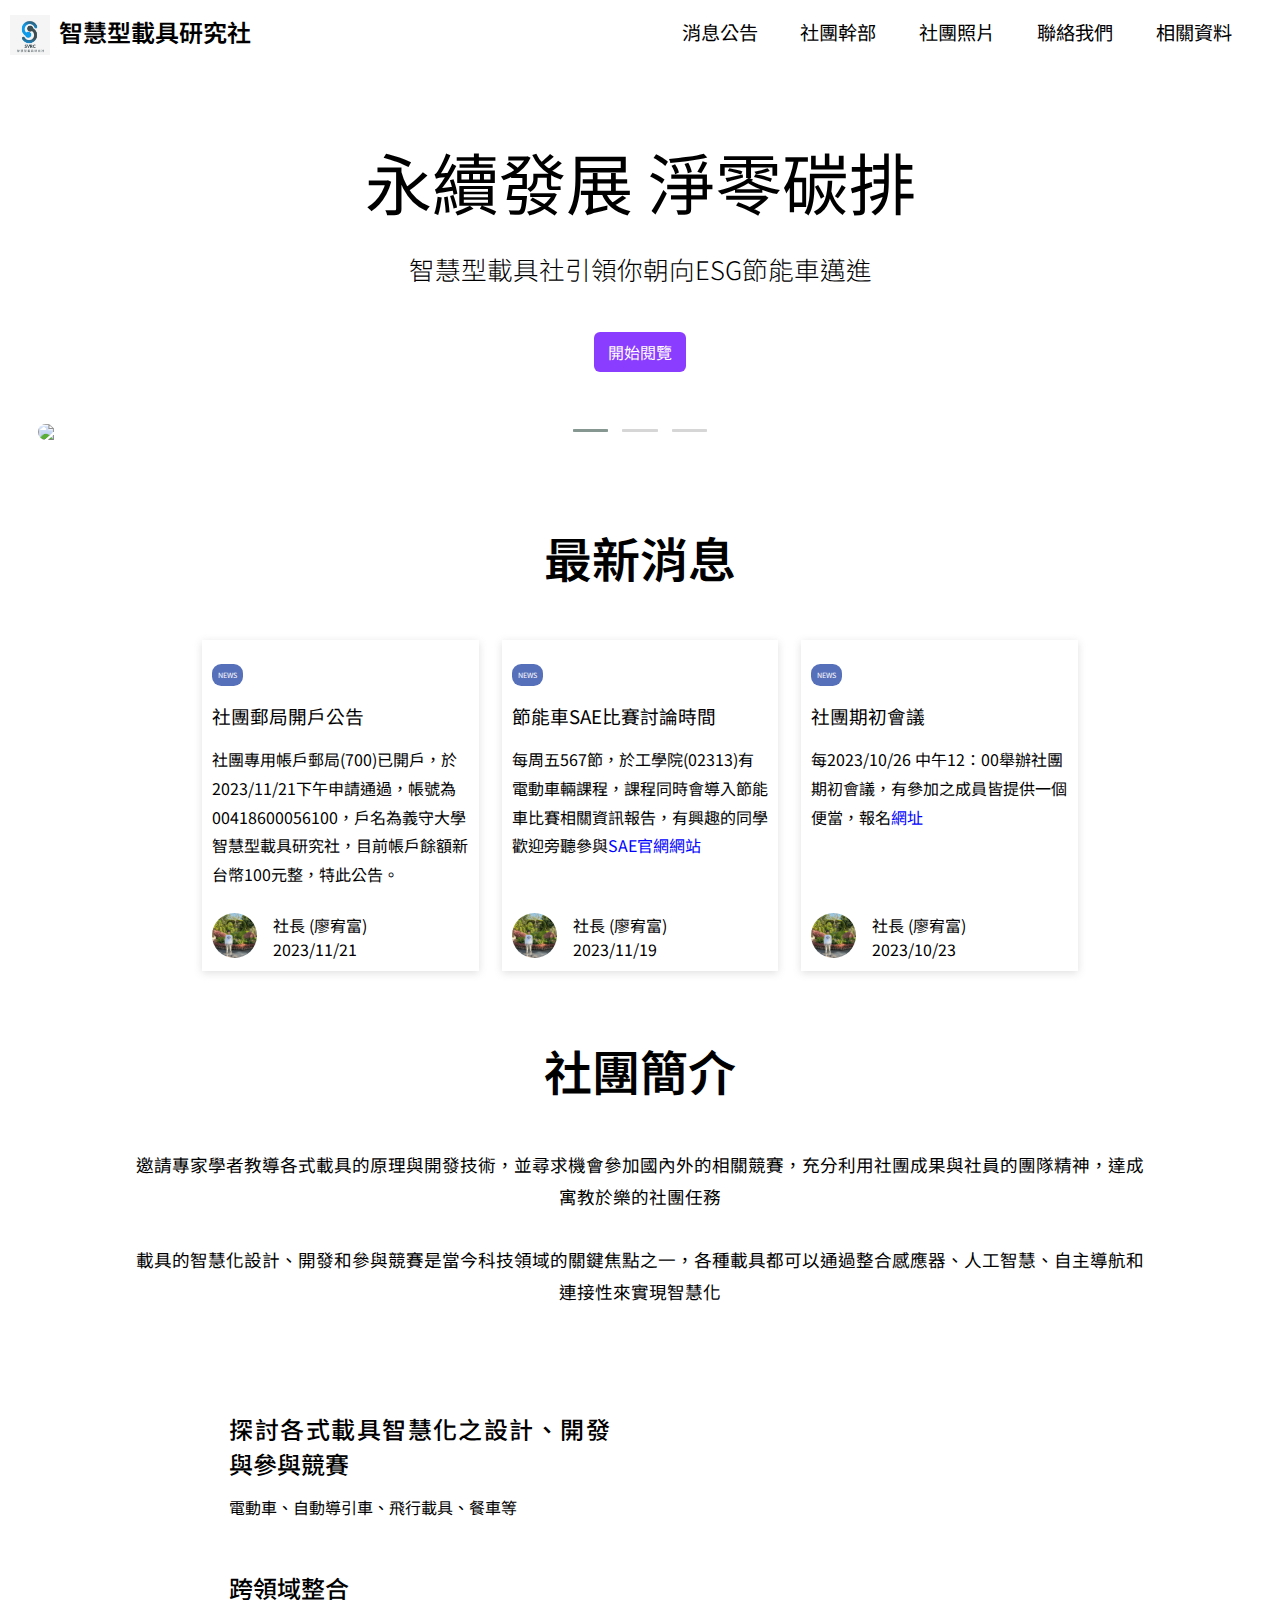
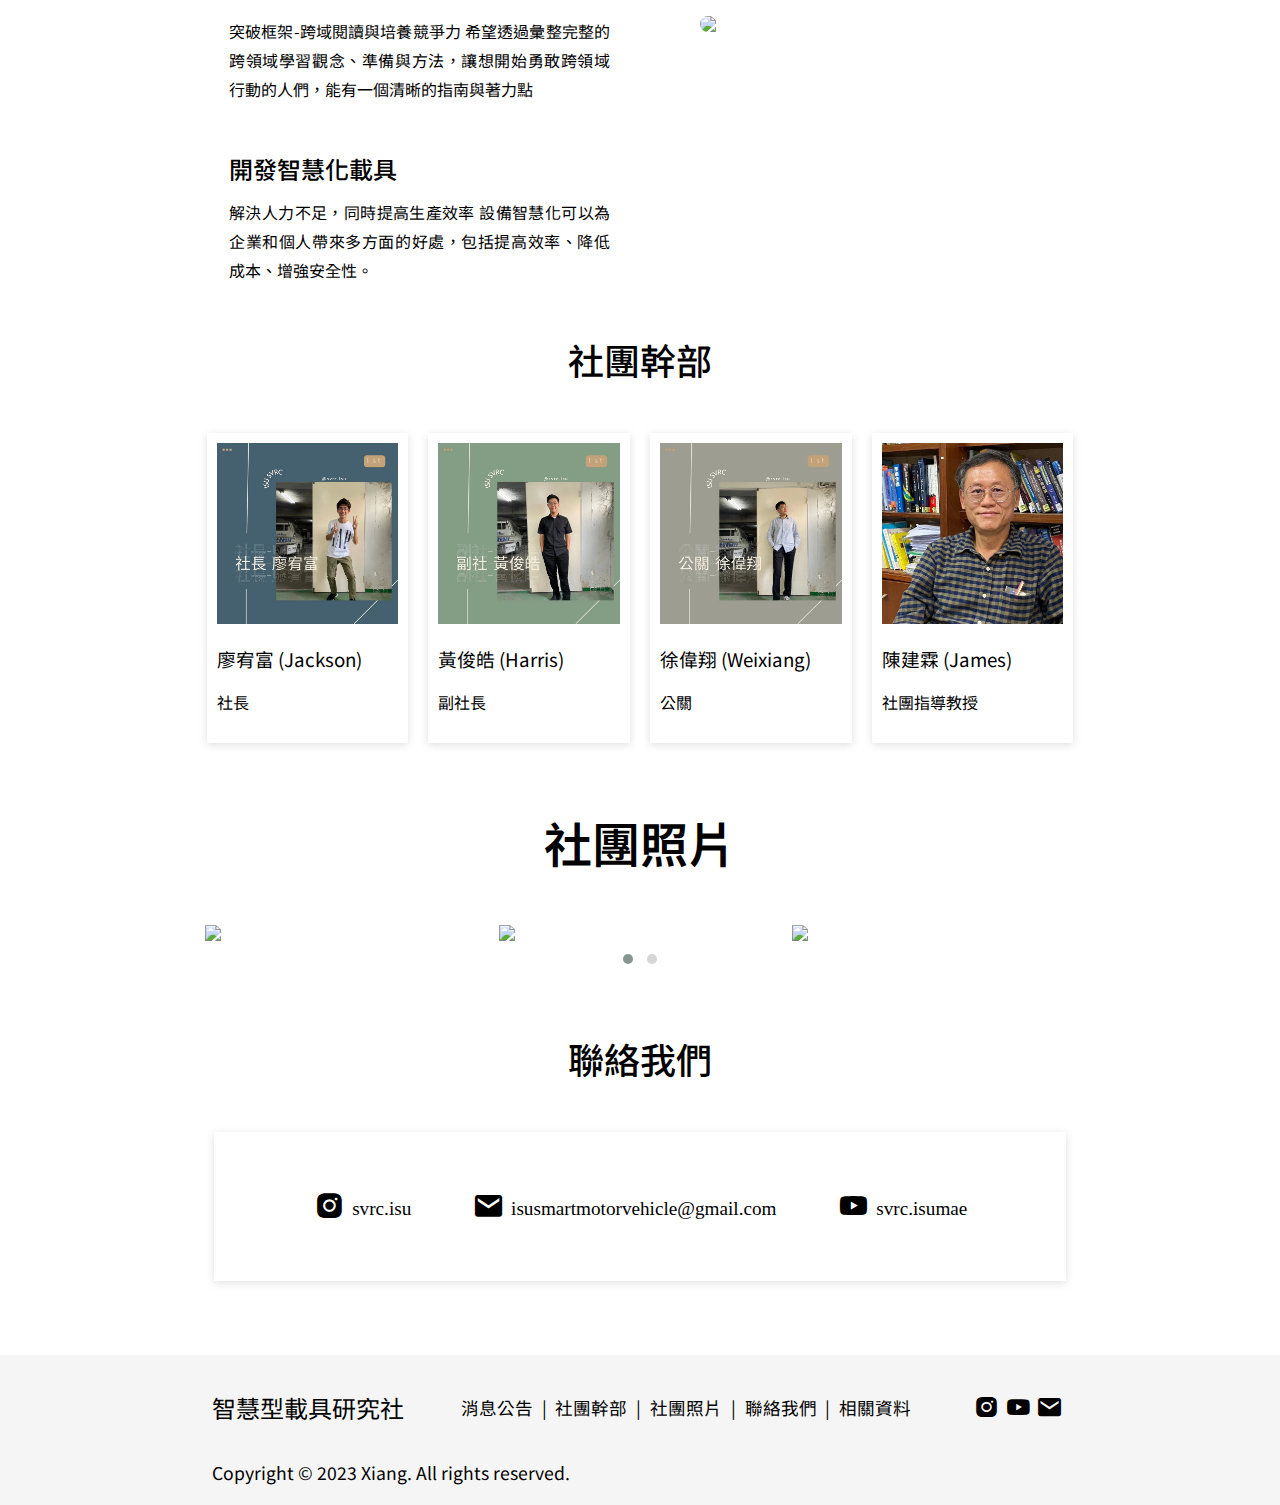
==== index.html @ 0a3b64e1 "Add files via upload" ====
<!DOCTYPE html>
<html lang="en">

<head>
    <meta charset="UTF-8">
    <meta name="viewport" content="width=device-width, initial-scale=1.0">
    <title>智慧型載具研究社</title>
    <link rel="shortcut icon" href="img/logo.webp" type="image/x-icon">
    <link rel="stylesheet" href="css/index.css">

    <link rel="stylesheet" href="OwlCarousel2-2.3.4/dist/assets/owl.carousel.min.css">
    <link rel="stylesheet" href="OwlCarousel2-2.3.4/dist/assets/owl.theme.default.min.css">

    <!-- animate.css -->
    <link rel="stylesheet" href="https://cdnjs.cloudflare.com/ajax/libs/animate.css/4.1.1/animate.min.css">

    <!-- box icon -->
    <link href='https://unpkg.com/boxicons@2.1.4/css/boxicons.min.css' rel='stylesheet'>

    <script src="confetti-js/dist/index.min.js"></script>
</head>

<body>
    <input type="checkbox" id="menu-switch">
    <header class="main-header">
        <div class="logo">
            <a href="#">
                <img src="img/logo.webp">
                <h1>智慧型載具研究社</h1>
            </a>
        </div>

        <label for="menu-switch" class="hb">
            <span></span>
            <span></span>
            <span></span>
        </label>

        <nav class="main-nav">
            <a class="click" href="#news">消息公告</a>
            <a class="click" href="#member">社團幹部</a>
            <a class="click" href="#picture">社團照片</a>
            <a class="click" href="#contactus">聯絡我們</a>
            <a class="click" href="#">相關資料</a>
        </nav>
    </header>

    <div class="container">
        <div class="banner-txt">
            <div class="txt">
                <h1 class="animate__animated animate__fadeIn  animate__delay-1s">永續發展 淨零碳排</h1>
                <p class="animate__animated animate__fadeIn  animate__delay-2s">智慧型載具社引領你朝向ESG節能車邁進</p>
                <a id="getstart" href="#news" class="animate__animated animate__fadeIn animate__delay-3s" onclick="Confetti()">開始閱覽</a>
            </div>
        </div>
        <div class="banner animate__animated animate__fadeIn animate__delay-4s">

            <div class="pic">
                <div class="owl-carousel owl-theme banner-carousel">
                    <div class="slider-pic">
                        <picture>
                            <source srcset="https://picsum.photos/1200/800/?random=1" media="(max-width:992px)">
                            <img src="https://picsum.photos/1600/600/?random=4">
                        </picture>

                        <p></p>
                    </div>
                    <div class="slider-pic">
                        <picture>
                            <source srcset="https://picsum.photos/1200/800/?random=2" media="(max-width:992px)">
                            <img src="https://picsum.photos/1600/600/?random=5">
                        </picture>

                    </div>
                    <div class="slider-pic">
                        <picture>
                            <source srcset="https://picsum.photos/1200/800/?random=3" media="(max-width:992px)">
                            <img src="https://picsum.photos/1600/600/?random=6">
                        </picture>

                    </div>

                </div>
            </div>
        </div>

        <canvas id="my-canvas"></canvas>
        <section id="news" class="news-card animate__animated animate__fadeIn animate__delay-5s">
            <div class="title">
                <h1>最新消息</h1>
            </div>
            <div class="news-group">
                <div class="news">

                    <div class="pic">

                    </div>
                    <div class="grow">
                        <div class="title">
                            <p>NEWS</p>
                        </div>
                        <div class="txt">
                            <h3>
                                社團郵局開戶公告</h3>
                            <p>社團專用帳戶郵局(700)已開戶，於2023/11/21下午申請通過，帳號為00418600056100，戶名為義守大學智慧型載具研究社，目前帳戶餘額新台幣100元整，特此公告。
                            </p>
                        </div>
                    </div>
                    <div class="publish">
                        <div class="introduction">
                            <img src="img/news.webp" alt="">
                        </div>

                        <div class="name">
                            <p>社長 (廖宥富)</p>
                            <p>2023/11/21</p>
                        </div>
                        <div class="grow"></div>
                    </div>
                </div>
                <div class="news">

                    <div class="pic">

                    </div>
                    <div class="grow">
                        <div class="title">
                            <p>NEWS</p>
                        </div>
                        <div class="txt">
                            <h3>節能車SAE比賽討論時間</h3>
                            <p>每周五567節，於工學院(02313)有電動車輛課程，課程同時會導入節能車比賽相關資訊報告，有興趣的同學歡迎旁聽參與<a
                                    href="https://www.sae-taipei.org.tw/Frontend/WebPage/JoinUS.aspx">SAE官網網站</a></p>
                        </div>
                    </div>
                    <div class="publish">
                        <div class="introduction">
                            <img src="img/news.webp" alt="">
                        </div>

                        <div class="name">
                            <p>社長 (廖宥富)</p>
                            <p>2023/11/19</p>
                        </div>
                        <div class="grow"></div>
                    </div>
                </div>
                <div class="news">

                    <div class="pic">

                    </div>
                    <div class="grow">
                        <div class="title">
                            <p>NEWS</p>
                        </div>
                        <div class="txt">
                            <h3>社團期初會議</h3>
                            <p>每2023/10/26 中午12：00舉辦社團期初會議，有參加之成員皆提供一個便當，報名<a
                                    href="https://forms.gle/mMJRaDzkfiFrLJyq7">網址</a></p>
                        </div>
                    </div>
                    <div class="publish">
                        <div class="introduction">
                            <img src="img/news.webp" alt="">
                        </div>

                        <div class="name">
                            <p>社長 (廖宥富)</p>
                            <p>2023/10/23</p>
                        </div>
                        <div class="grow"></div>
                    </div>
                </div>

            </div>
        </section>





        <section>
            <div class="community-vision">
                <div class="title">
                    <h1>社團簡介</h1>
                </div>
                <div class="txt">
                    <p>
                        邀請專家學者教導各式載具的原理與開發技術，並尋求機會參加國內外的相關競賽，充分利用社團成果與社員的團隊精神，達成寓教於樂的社團任務
                    </p></br>
                    <p>載具的智慧化設計、開發和參與競賽是當今科技領域的關鍵焦點之一，各種載具都可以通過整合感應器、人工智慧、自主導航和連接性來實現智慧化</p></br>
                </div>
                <div class="two-col">
                    <div class="grow"></div>
                    <div class="item">
                        <div class="grow"></div>
                        <div class="item-pic">
                            <img src="https://picsum.photos/300/300/?random=10">
                        </div>
                        <div class="grow"></div>
                        <div class="item-txt">
                            <div>
                                <h2>探討各式載具智慧化之設計、開發與參與競賽</h2>
                                <p>電動車、自動導引車、飛行載具、餐車等</p>
                            </div>
                            <div>
                                <h2>跨領域整合</h2>
                                <p>突破框架-跨域閱讀與培養競爭力
                                    希望透過彙整完整的跨領域學習觀念、準備與方法，讓想開始勇敢跨領域行動的人們，能有一個清晰的指南與著力點</p>
                            </div>

                            <div>
                                <h2>開發智慧化載具</h2>
                                <p>解決人力不足，同時提高生產效率
                                    設備智慧化可以為企業和個人帶來多方面的好處，包括提高效率、降低成本、增強安全性。</p>
                            </div>
                            <div class="grow"></div>
                        </div>
                        <div class="grow"></div>
                    </div>

                </div>
            </div>
        </section>


        <section class="club-member" id="member">
            <div class="title member">
                <h2>社團幹部</h2>
            </div>
            <div class="member-card">
                <section class="news-card">
                    <div class="news-group">
                        <div class="news">

                            <div class="pic">
                                <img src="img/img_1.webp">
                            </div>
                            <div class="grow">

                                <div class="txt">
                                    <h3>
                                        廖宥富 (Jackson)</h3>
                                    <p>社長</p>
                                    <p></p>
                                </div>
                            </div>

                        </div>
                        <div class="news">

                            <div class="pic">
                                <img src="img/img_2.webp">
                            </div>
                            <div class="grow">

                                <div class="txt">
                                    <h3>黃俊皓 (Harris)</h3>
                                    <p>副社長</p>
                                    <p></p>
                                </div>
                            </div>

                        </div>
                        <div class="news">

                            <div class="pic">
                                <img src="img/img_3.webp">
                            </div>
                            <div class="grow">

                                <div class="txt">
                                    <h3>徐偉翔 (Weixiang)</h3>
                                    <p>公關</p>
                                    <p></p>
                                </div>
                            </div>

                        </div>
                        <div class="news">

                            <div class="pic">
                                <img src="img/img_4.webp">
                            </div>
                            <div class="grow">

                                <div class="txt">
                                    <h3>陳建霖 (James)</h3>
                                    <p>社團指導教授</p>
                                    <p><a href=""></p></a>
                                </div>
                            </div>

                        </div>
                    </div>
                </section>
            </div>
        </section>








        <section class="aboutus" id="picture">
            <div class="title">
                <h1>社團照片</h1>
            </div>
            <div class="owl-carousel owl-theme xiang-carousel">
                <div class="slider-pic">
                    <img src="https://picsum.photos/300/200/?random=1">
                </div>
                <div class="slider-pic">
                    <img src="https://picsum.photos/300/200/?random=2">
                </div>
                <div class="slider-pic">
                    <img src="https://picsum.photos/300/200/?random=3">
                </div>
                <div class="slider-pic">
                    <img src="https://picsum.photos/300/200/?random=4">
                </div>

            </div>
        </section>


        <section class="contact-us" id="contactus">
            <div class="title member">
                <h2>聯絡我們</h2>
            </div>
            <div class="member-card">
                <section class="news-card">
                    <div class="news-group ">
                        <div class="news contact">

                            <div class="pic">

                            </div>
                            <div class="grow">

                                <div class="txt">
                                    <a href="https://www.instagram.com/svrc.isu/">
                                        <i class='bx bxl-instagram-alt'>svrc.isu</i>
                                    </a>
                                    <a id="three" href="https://www.youtube.com/channel/UCm_qAYh9uefEiByy0BdxDzg">
                                        <i class='bx bxl-youtube'>svrc.isumae</i>
                                    </a>
                                    <address id="two">
                                        <a href="mailto:isusmartmotorvehicle@gmail.com">
                                            <i class='bx bxs-envelope'>isusmartmotorvehicle@gmail.com</i>
                                        </a>
                                    </address>
                                </div>
                            </div>

                        </div>
                    </div>
                </section>
            </div>
        </section>
    </div>


    <footer>
        <div>
            <div class="footer-item">
                <div class="item"><a href="index.html">智慧型載具研究社</a></div>
                <div class="footers">
                    <div class="item"><a href="#news">消息公告</a></div>
                    <div class="item"><a href="#member">社團幹部</a></div>
                    <div class="item"><a href="#picture">社團照片</a></div>
                    <div class="item"><a href="#contactus">聯絡我們</a></div>
                    <div class="item"><a href="#">相關資料</a></div>
                </div>
                <div class="footer-icon">
                    <div class="item"><a href="https://www.instagram.com/svrc.isu/">
                            <i class='bx bxl-instagram-alt'></i>
                        </a></div>
                    <div class="item">
                        <a href="https://www.youtube.com/channel/UCm_qAYh9uefEiByy0BdxDzg">
                            <i class='bx bxl-youtube'></i>
                        </a>
                    </div>
                    <div class="item">
                        <address>
                            <a href="mailto:isusmartmotorvehicle@gmail.com">
                                <i class='bx bxs-envelope'></i>
                            </a>
                        </address>

                    </div>
                </div>
            </div>

            <div class="footers">
                <div class="item"><a href="#news">消息公告</a></div>
                <div class="item"><a href="#member">社團幹部</a></div>
                <div class="item"><a href="#picture">社團照片</a></div>
                <div class="item"><a href="#contactus">聯絡我們</a></div>
                <div class="item"><a href="#">相關資料</a></div>
            </div>
            <div class="copyright">Copyright © 2023 Xiang. All rights reserved.</div>
        </div>
    </footer>















    <script src="jquery_3.7.1_jquery.min.js" crossorigin="anonymous" referrerpolicy="no-referrer"></script>
    <script src="OwlCarousel2-2.3.4/dist/owl.carousel.min.js"></script>
    <script>$(document).ready(function () {
            $(".banner-carousel").owlCarousel({
                loop: true,
                margin: 10,
                responsiveClass: true,
                center: true, // 欄位需偶數
                startPosition: 'URLHash',
                nav: true,
                autoplay: true,
                autoplayTimeout: 7000,
                autoHeight: true,
                animateOut: 'fadeOut',

                responsive: {
                    0: {
                        items: 1,
                        // nav:true //左右箭頭
                    }
                    // 768:{
                    //     items:1,
                    //     // nav:true
                    // },
                    // 1024:{
                    //     items:3,
                    //     nav:true,
                    //     loop:true
                    // }
                }
            });
        });</script>

    <script>$(document).ready(function () {
            $(".xiang-carousel").owlCarousel({
                loop: true,
                margin: 10,
                responsiveClass: true,
                center: false, // 欄位需偶數
                startPosition: 'URLHash',
                nav: true,
                autoplay: true,
                autoplayTimeout: 5000,

                responsive: {
                    0: {
                        items: 1,
                        // nav:true //左右箭頭
                    },
                    768: {
                        items: 2,
                        // nav:true
                    },
                    1024: {
                        items: 2,
                    },
                    1200: {
                        items: 3,
                    },
                }
            });
        });</script>

    <script src="js/main.js"></script>

</body>

</html>
---- css/index.css ----
@import url('https://fonts.googleapis.com/css2?family=Noto+Sans+TC:wght@100;200;300;400;500;600;700;800&display=swap');

* {
    margin: 0;
    padding: 0;
    list-style: none;
    font-family: 'Noto Sans TC', sans-serif;
    box-sizing: border-box;
    /* border: 0.1px solid #000; */
}
h1{
    font-weight: 600;
}
h2{
    font-weight: 500;
}
h3{
    font-weight: 400;
}
a {
    color: #000;
    text-decoration: none;
}

img {
    width: 100%;
}
html{
    scroll-behavior: smooth;
}
/* ---------------------Nav-------------------------- */
#menu-switch {
    display: none;
}

.main-header {
    background-color: #FFF;
    padding: 10px;
    display: flex;
    justify-content: space-between;
    position: sticky;
    top: 0;
    z-index: 999;
}

.logo img {
    vertical-align:middle;
    width: 40px;
    height: 40px;   
    margin-right: 4px;
}

.logo a {
    font-size: 1.5em;
    font-weight: 700;
    color: #000;
}
.logo h1{
    display: inline-block;
    font-size: 1em;
    margin-top: 0.15em;
}





@media screen and (max-width:992px) {
    .hb {
        margin-top: 0.2em;
        width: 40px;
        height: 40px;
        /* background-color: #f00; */
        position: relative;

    }

    .hb span {
        width: 80%;
        height: 2px;
        background-color: #000;
        position: absolute;
        left: 0;
        right: 0;
        margin: auto;
    }

    .hb span:nth-child(1) {
        top: 9px;
        rotate: 0deg;
        transition: top 0.5s 0.5s, rotate 0.5s;
    }

    .hb span:nth-child(2) {
        top: 19px;
        opacity: 1;
    }

    .hb span:nth-child(3) {
        top: 29px;
        rotate: 0deg;
        transition: top 0.5s 0.5s, rotate 0.5s;
    }



    /* checkbox控制 */
    /* #menu-switch:checked+.main-header .hb span:nth-child(1) {
        top: 19px;
        rotate: 405deg;
        transition: top 0.5s, rotate 0.5s 0.5s;
    }

    #menu-switch:checked+.main-header .hb span:nth-child(2) {
        opacity: 0;
        transition: 0.5s;
    }

    #menu-switch:checked+.main-header .hb span:nth-child(3) {
        top: 19px;
        rotate: 315deg;
        transition: top 0.5s, rotate 0.5s 0.5s;
    } */

    .main-nav {
        width: 100%;
        position: absolute;
        background-color: #FFFFFF;
        left: 0;
        top: 100%;
        display: none;
    }

    .main-nav a {
        display: block;
        padding: 15px;
        text-decoration: none;
        color: #000;
        font-size: 1em;
        font-weight: 500;
        margin-top: 0.8em;
        margin-bottom: 0.8em;
    }

    .main-nav a:hover {
        background: #F5F5F5;
    }

    .main-nav a+a {
        margin-top: 0;
        /* border-top: 1px solid #000; */
    }

    #menu-switch:checked+.main-header .main-nav {
        display: block;
    }

}

@media screen and (min-width:768px) {
    .main-nav a {
        font-size: 1.5em;
    }
}

@media screen and (min-width:1024px) {
    .hb {
        display: none;
    }

    .main-nav a {
        display: inline-block;

    }

    .main-nav a {
        margin-top: 0.4em;
        font-size: 1.2em;
        margin-right: 2em;
    }
}

/* ---------------------Nav-------------------------- */
/* -----------------------owl----------------------- */
.banner .slider-pic{
    scale: 0.9;
    /* filter: blur(3px); */
    width: 94%;
    margin: auto;
}
.banner .slider-pic img{
    border-radius: 2.375rem;
}
.banner .owl-item.active.center .slider-pic{
    scale: 1;
    /* filter: blur(0px); */
}
.banner .owl-carousel .owl-nav button.owl-prev,
.banner .owl-carousel .owl-nav button.owl-next{
    display: none;
    position: absolute;
    top: 0;
    bottom: 40px;
    width: 40px;
    /* background-color: #fff7; */
    margin: 0;
    border-radius: 0;
}
.banner .owl-carousel .owl-nav button.owl-prev{
    left: 0;
    background-image: linear-gradient(to right,#fffa,#fff0);
}
.banner .owl-carousel .owl-nav button.owl-next{
    right: 0;
    background-image: linear-gradient(to left,#fffa,#fff0);
}
.banner .owl-theme .owl-dots .owl-dot:hover span{
    background-color: blue;
    
}
.banner .owl-theme .owl-dots .owl-dot .active span{
    background-color: red;
    scale: 1.7;
    transition: .5s;

}
.banner .pic .owl-theme .owl-nav.disabled+.owl-dots{
    width: 30px;
    margin-top: -2em;
}
.banner .pic .owl-theme .owl-dots .owl-dot span{
    width: 2.2em;
    border-radius: 5%;
    margin-top: -2.5em;
    height: 3px;  
    z-index: 2;  
    position: relative;
}

/* -----------------------owl-----------------------*/

.banner-txt{
    margin: auto;
    width: 94%;
    display: flex;  
    justify-content: center;
    align-items: center;
}
.banner-txt p{
    font-size: 1.1em;
    text-align: center;
    margin-top: .6em;
    margin-bottom: 2.4em;
    font-weight: 300;   
}
.banner-txt h1{
    margin-top: 1em;
    font-size: 2.4em;
    font-weight: 400;
    text-align: center;
}
.banner-txt a{
    margin-top: 1.2em;
    margin-bottom: 2em;
    text-align: center;
    position: relative;
    top: 50%;
    left: 50%;
    transform: translate(-50%,-50%);
    display: block;
    background: rgb(139, 61, 255);
    border-radius: 0.375rem;
    padding: 8px 14px;
    color: #FFF;
}
#getstart:hover{
    scale: 0.97;
}
#my-canvas{
    width: 80%;
    margin: auto;
    height: 100vh;
    position: absolute;
    z-index: 0;
}
@media screen and (min-width:592px){
    
}
@media screen and (min-width:768px){
    .banner-txt a{
        display: inline-block;
    }
}
@media screen and (min-width:992px){
    .banner-txt h1{
        margin-top: 1em;
        font-size: 3.6em;
        font-weight: 400;
        text-align: center;
    }
}
@media screen and (min-width:1200px){
    .banner-txt h1{
        margin-top: 1em;
        font-size: 4.2em;
        font-weight: 400;
        text-align: center;
    }
    .banner-txt p{
        font-size: 1.6em;
        text-align: center;
        margin-top: .8em;
        margin-bottom: 1.8em;
        font-weight: 300;   
    }
}
/* =================banner========================== */
.container{
    max-width: 1800px;
    margin: auto;
}
.news-card{
    
    margin-top: 3em;
}

.news-card .title{
    text-align: center;
    font-size: 1.5em;  
    margin-bottom: .6em; 
}
.news-card .title h1{
    margin-bottom: 1em; 
}


.news{
    width: 94%;
    margin: auto;
    padding: 10px;
    box-shadow: rgba(99, 99, 99, 0.2) 0px 2px 8px 0px;
    max-width: 700px;
    display: flex;
    flex-direction: column;
}
.news .title{
    text-align: left;
}
.news .title p{
    color: #FFF;
    padding: 6px;  
    display: inline-block;
    background:#5770BA;
    margin-top: 0.8em;
    border-radius: 1.275em;
    font-size: .3em;
}
/* .news .pic img{
    
} */
.news .txt a{
    color: blue ;
}
.news .txt{
    margin-top: 1em;
}
.news .txt p{
    margin-top: 1em;
    line-height: 1.8em;
}
.container .news:nth-child(n+2){
    margin-top: 1.5em;
}
.introduction{
  
    width: 45px;
    height: 45px;   
    align-items: center ;
}
.introduction img{
    border-radius: 50%;
}
.grow{
    flex-grow: 1;
}
.publish{
    display: flex;
    width: 100%;
    justify-content: space-between;
    margin-top: 1.5em;
}
.publish .name{
    display: inline-block;
    align-self: center;
    margin-left: 1em;
}

.community-vision{
    width: 94%;
    margin: auto;
}
.community-vision .title{
    margin-top: 2em;
    font-size: 1.5em;   
    text-align: center;
    margin-bottom: 1.5em;
}
.community-vision .txt{
    width: 94%;
    margin: auto;
    text-align: center;
    margin-top: 2.5em;
    line-height: 1.8em;
    font-size: 1.1em;
}

.two-col{
    width: 94%;
    margin: auto;
    margin-top: 2em;    
}

.two-col .item .item-txt h2{
    margin-top: 2em;
}
.two-col .item .item-txt p{
    line-height: 1.8em;
    margin-top: 0.5 em;
}


.aboutus{
    width: 94%;
    margin: auto;
    margin-top: 4em;
}
.aboutus .title{
    text-align: center;
    font-size: 1.5em;  
    margin-bottom: 2em; 
}

.aboutus .owl-theme .owl-nav{
    display: none;
}
.aboutus .owl-dots{
    margin-top: 0.5em;
}



.club-member{
    width: 94%;
    margin: auto;
    margin-top: 2em;
}
.member{
    width: 94%; 
    text-align: center;
    font-size: 1.5em;  
    margin: 2em auto 2em auto;
   
}
.member h2{
    margin-bottom: 1em;
}

.contact-us{
    margin-bottom: 4em;
    padding: 10px;
}
.contact-us .member-card .txt{
    display: flex;
    flex-direction: column;
    align-items:start;
}

.contact-us .member-card .txt a{
    color: #000;
    display: block;
    font-size: 1em;
    font-weight: 600;
    
}
.contact-us .member-card .txt > a{
    margin-top: -1em;
}
.contact-us .member-card .txt a + a{
    margin-top: .5em;

}
.contact-us .member-card .txt address{
    margin-top: .5em;

}
.contact-us .member-card .txt i:before{
    margin-right: 0.3em;
    font-size: 1.4em;
    vertical-align: middle;
    min-width: 80;
}


footer{
    background: #F5F5F5;
}
footer .footer-item{
    display: flex;
    justify-content: space-between; 
    align-items: center;
    padding: 20px;
}
.footer-icon{
    display: flex;
    justify-content: space-evenly;
    /* padding: 20px; */
    font-size: 1.4em;
    min-width: 80px;
}

.footer-icon i{
    align-items: center;
}
.footers{
    display: flex;
    padding: 20px;
    font-size: .7em;
}
.footers .item + .item::before{
    content: '|';
    margin: 0 .3em ;
}


.copyright{
    padding: 20px;  
    font-size: 0.7em;
}
.footer-item .footers{
    display: none;
}


@media screen and (min-width:768px){
    .news{
        margin-top: 1em;
    }
    .aboutus{
        width: 80%
    }
    .container .news:nth-child(n+2){
        margin-top: 1.5em;
    }
    .member-card .news:nth-child(n+2){
        margin-top:0;
    }
    .community-vision{
        width: 85%;
        margin: 4em auto auto auto;
  
    }
    .two-col{
        margin-top: 1.5em;
    }
    .two-col .item{
        width: 98%;
        margin: auto;
        display: flex;
        flex-direction: row-reverse;
    }
    .two-col .item .item-pic{
        width: 35%;
        display: flex;
        align-items: center;
        padding: 0;
    }
    .two-col .item .item-pic img{
        border-radius: 30px;
    }
    .two-col .item .item-txt{
        width: 38%;
        display: flex;
        flex-direction: column;
        justify-content: space-evenly;
        text-align: justify;
        
    }
    .two-col .item .item-txt h2{
        margin-bottom: 0.5em;
    }
    .two-col .item .item-txt h2:nth-child(n+2){
        margin-top: 1em;
    }
    
    .club-member .member-card .news:nth-child(2){
        order: 1;
        margin-top: 2.3em;
    }
    .club-member .member-card .news:nth-child(4){
        order: 2;
        margin-top: 2.3em;
    }




}
@media screen and (min-width:992px){
    .news-group{
        width: 76%;
        margin: auto;
        display: flex;
        justify-content: space-evenly;
    }   
    .news{
        width: 30%;
        margin: 0;
    }
    .aboutus{
        width: 60%
    }
    .contact{
        width: 94%;
        max-width: none;
    }
    .container .news:nth-child(n+2){
        margin-top: 0;
    }
    .club-member .member-card .news-group{
        display: flex;      
        flex-wrap: wrap;
    }
    .club-member .member-card .news{
        width: 40%;
    }
    .contact-us .member-card .txt{
        display: flex;
        flex-direction: row;
        align-items:start;
        justify-content: space-evenly;
        margin-bottom: 1em;
        text-align: center;
        padding: 1.5em;
    }
    .contact-us .member-card .txt > a{
        margin-top: 0;
    }
    .contact-us .member-card .txt a + a{
        margin-top: 0;
    
    }
    .contact-us .member-card .txt address{
        margin-top: 0;
    
    }
    #two{
        order: 2;
    }
    #three{
        order: 3;
    }

    .contact-us .member-card .txt i:before{
        font-size: 1.6em;
        margin-right: 0.2em;
    }
    



    footer > div{
        width: 70%; 
        max-width:1250px;;
        margin: auto;
    }
    .footer-item .footers{
        display: flex   ;
    }
    .footers{
        display: none;
    }
    footer .footer-item > .item{
        font-size: 1.1em;
     }
    .footers{
        font-size: .9em;
    }
    .footers .item + .item::before{
        margin: 0 .5em ;
    }
    .copyright{
        padding: 0 0 20px 20px;
        font-size: .9em;
    }
    .footer-icon{
        font-size: 1.6em;
        min-width: 80px;
    }
}
@media screen and (min-width:1200px){
    .news-group{
        width: 72%;
    }
    .aboutus{
        width: 68%
    }
    .club-member .member-card .news-group{
        flex-wrap: nowrap;
        gap: 20px;
    }
    .club-member .member-card .news:nth-child(2){
        order: 0;
        margin-top: 0;
    }
    .club-member .member-card .news:nth-child(4){
        order: 0;
        margin-top: 0;
    }
    .container .news:nth-child(n+2){
        margin-top: 0;
    }
    .contact-us .member-card .txt{
        font-size: 1.2em;
    }
    .contact-us .member-card .txt i:before{
        font-size: 1.7em;
    }
    footer .footer-item > .item{
        font-size: 1.5em;
     }
     .footers{
         font-size: 1.1em;
     }
     .footers .item + .item::before{
         margin: 0 .5em ;
     }
     .copyright{
         padding: 0 0 20px 20px;
         font-size: 1.1em;
     }
     .footer-icon{
        font-size: 1.7em;
        min-width: 100px;
    }
   
}
@media screen and (min-width:1700px){
    .community-vision .txt{
        text-align: center;
        /* font-size: 1em; */
    }
    .member p{
        text-align: center;
    }
    .footer-icon{
        font-size: 1.7em;
        min-width: 140px;
    }
}
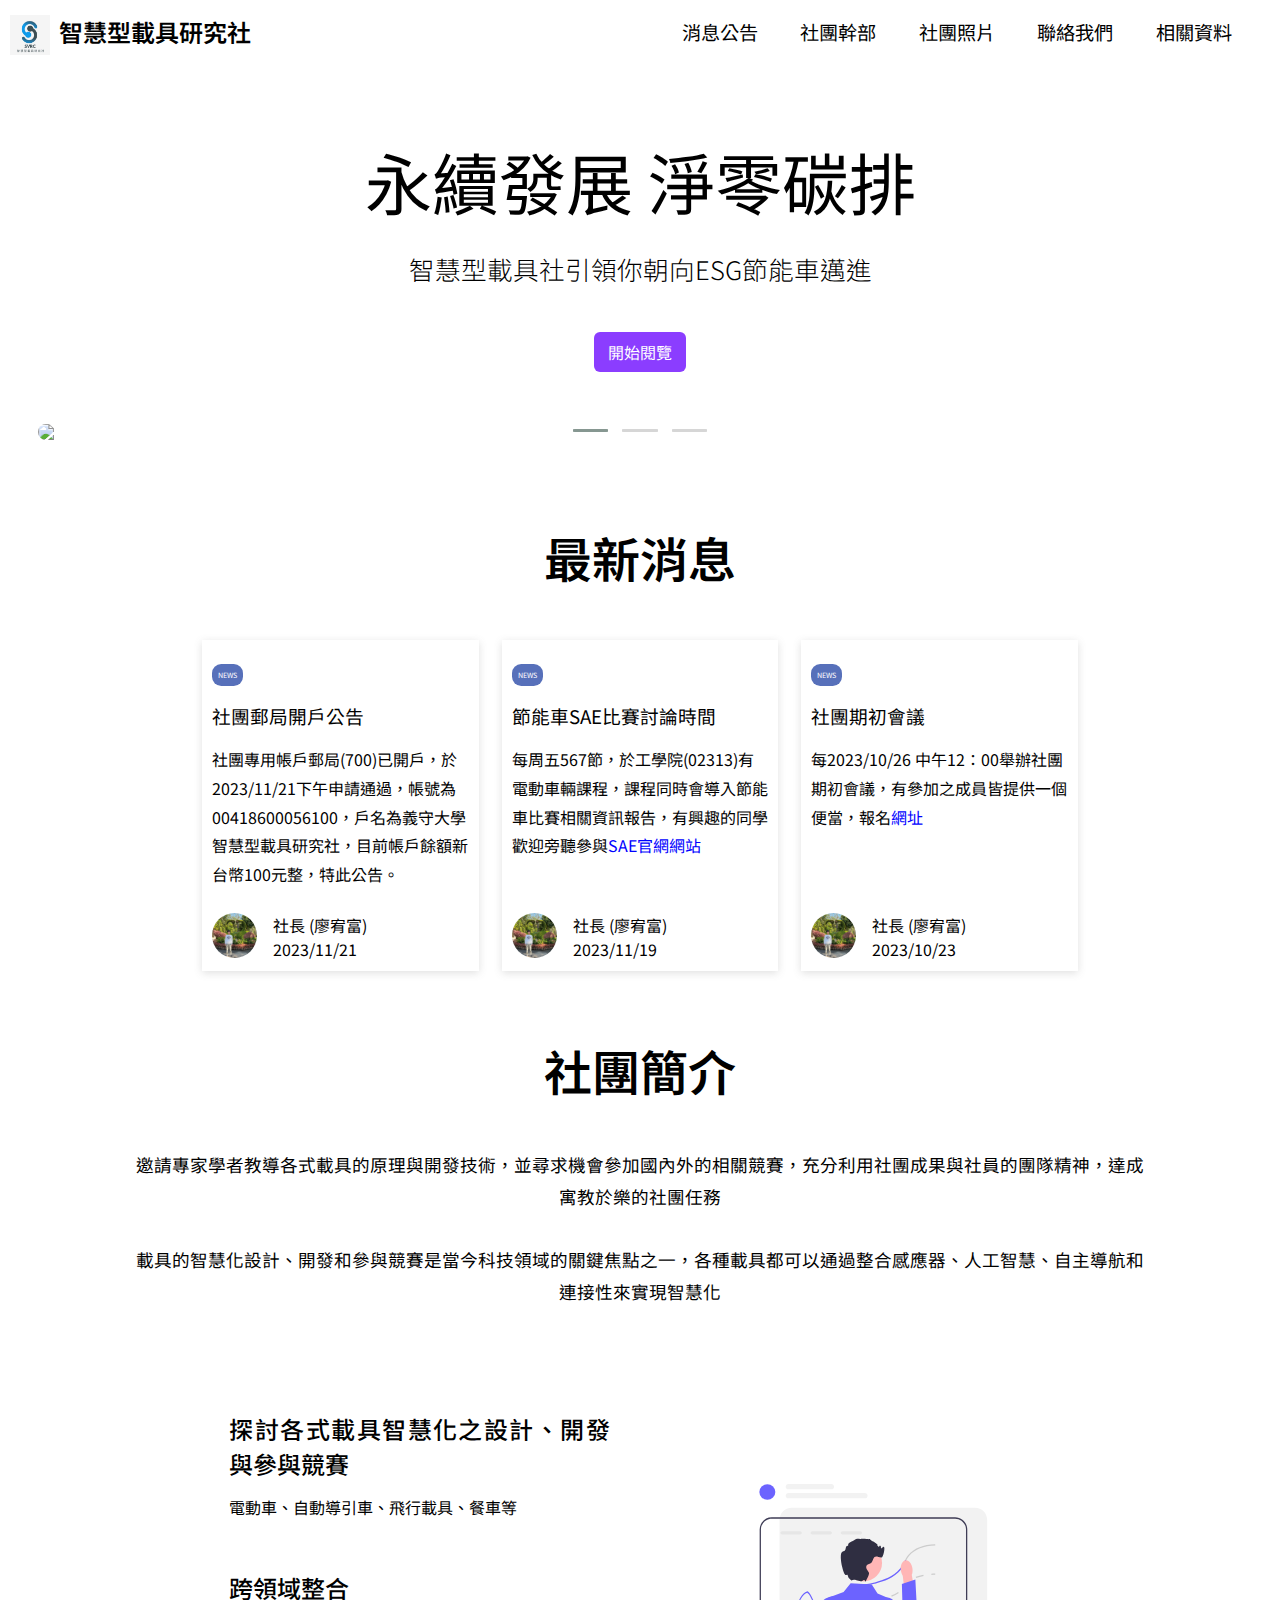
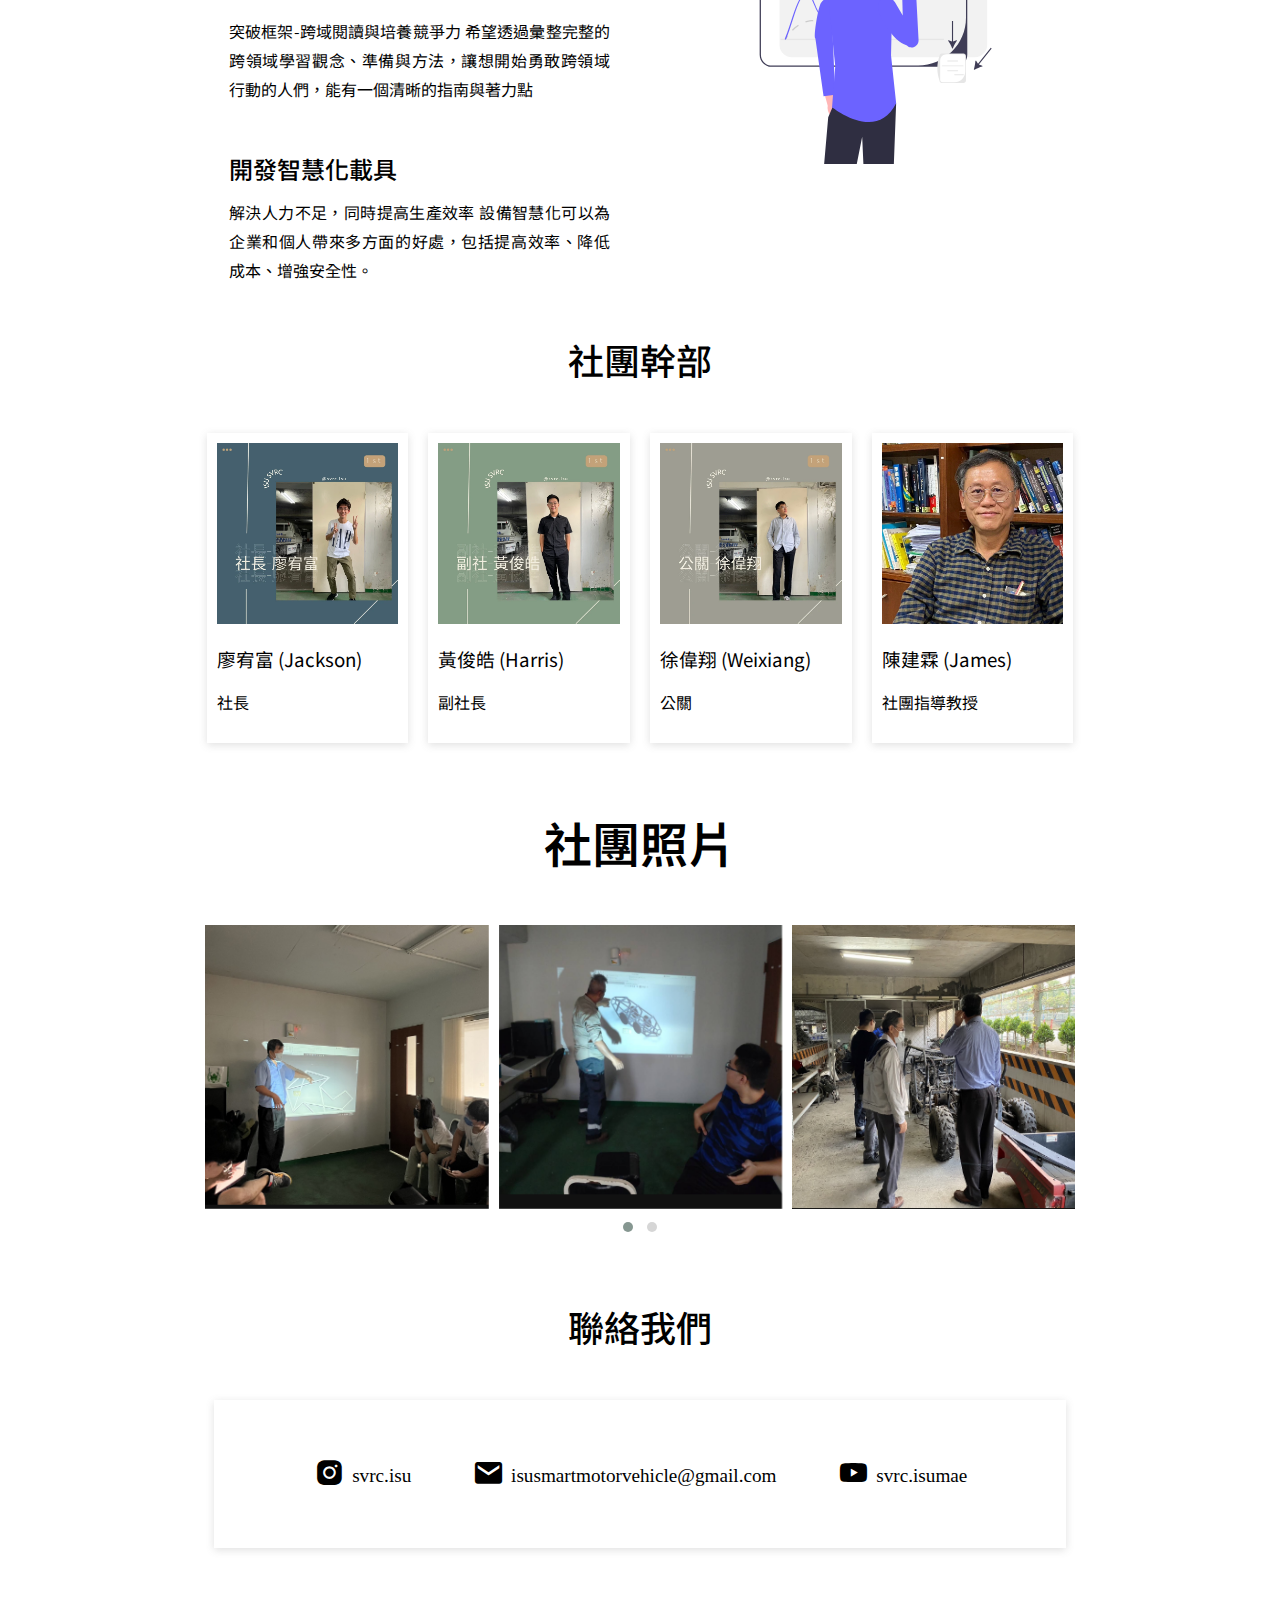
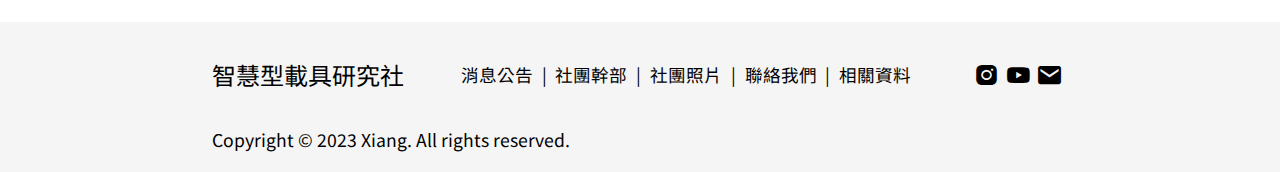
==== commit b9f9a628: "Add files via upload" ====
--- a/index.html
+++ b/index.html
@@ -41,7 +41,7 @@
             <a class="click" href="#member">社團幹部</a>
             <a class="click" href="#picture">社團照片</a>
             <a class="click" href="#contactus">聯絡我們</a>
-            <a class="click" href="#">相關資料</a>
+            <a class="click" href="https://drive.google.com/drive/folders/1MbOZ_qh7ARCuX7wetoWzEwzbN3Q5WaAR?usp=sharing">相關資料</a>
         </nav>
     </header>
 
@@ -196,7 +196,7 @@
                     <div class="item">
                         <div class="grow"></div>
                         <div class="item-pic">
-                            <img src="https://picsum.photos/300/300/?random=10">
+                            <img src="img/bg5.svg">
                         </div>
                         <div class="grow"></div>
                         <div class="item-txt">
@@ -311,16 +311,16 @@
             </div>
             <div class="owl-carousel owl-theme xiang-carousel">
                 <div class="slider-pic">
-                    <img src="https://picsum.photos/300/200/?random=1">
+                    <img src="img/bg1.png">
                 </div>
                 <div class="slider-pic">
-                    <img src="https://picsum.photos/300/200/?random=2">
+                    <img src="img/bg2.png">
                 </div>
                 <div class="slider-pic">
-                    <img src="https://picsum.photos/300/200/?random=3">
+                    <img src="img/bg3.png">
                 </div>
                 <div class="slider-pic">
-                    <img src="https://picsum.photos/300/200/?random=4">
+                    <img src="img/bg4.png">
                 </div>
 
             </div>
@@ -373,7 +373,7 @@
                     <div class="item"><a href="#member">社團幹部</a></div>
                     <div class="item"><a href="#picture">社團照片</a></div>
                     <div class="item"><a href="#contactus">聯絡我們</a></div>
-                    <div class="item"><a href="#">相關資料</a></div>
+                    <div class="item"><a href="https://drive.google.com/drive/folders/1MbOZ_qh7ARCuX7wetoWzEwzbN3Q5WaAR?usp=sharing">相關資料</a></div>
                 </div>
                 <div class="footer-icon">
                     <div class="item"><a href="https://www.instagram.com/svrc.isu/">
--- a/css/index.css
+++ b/css/index.css
@@ -236,7 +236,9 @@
     z-index: 2;  
     position: relative;
 }
-
+.xiang-carousel .slider-pic img{
+    aspect-ratio: 4/4;
+}
 /* -----------------------owl-----------------------*/
 
 .banner-txt{
@@ -426,6 +428,9 @@
 .two-col .item .item-txt p{
     line-height: 1.8em;
     margin-top: 0.5 em;
+}
+.two-col .item-pic img{
+    aspect-ratio: 5/4;
 }
 
 
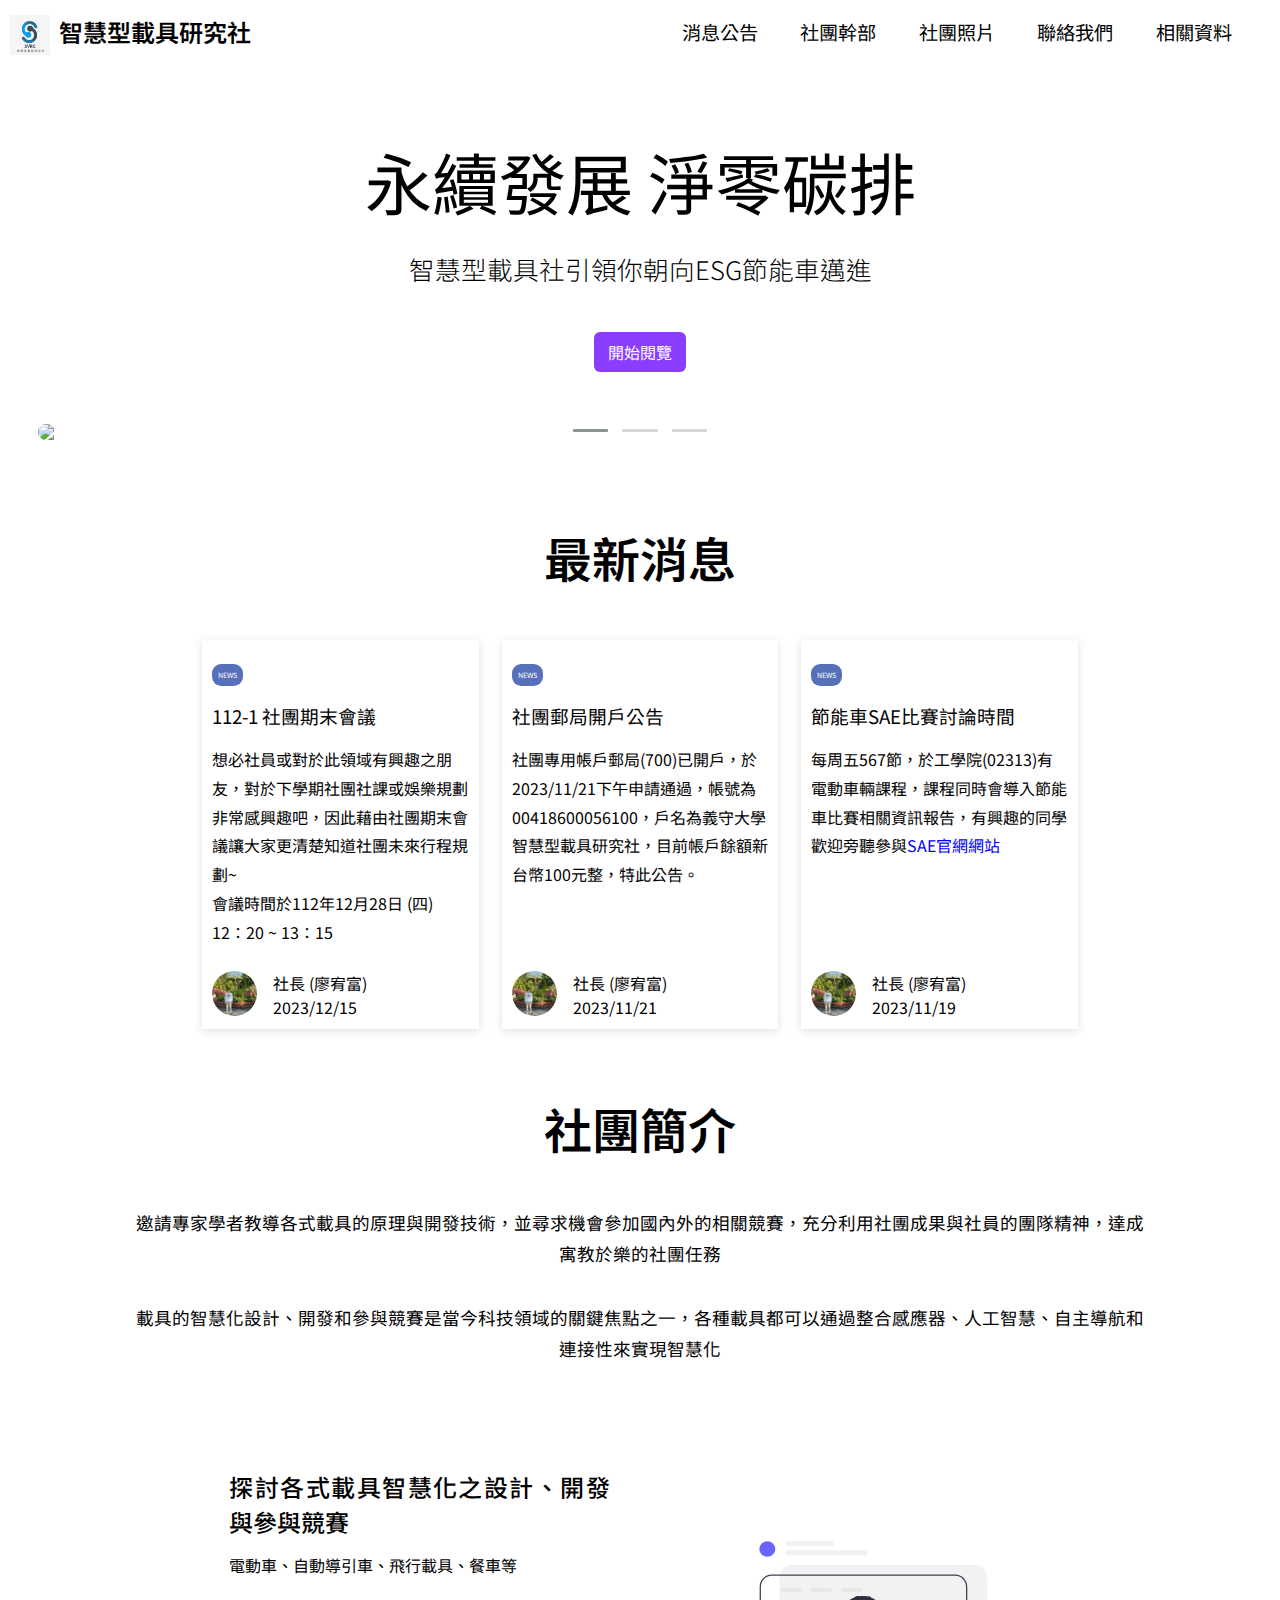
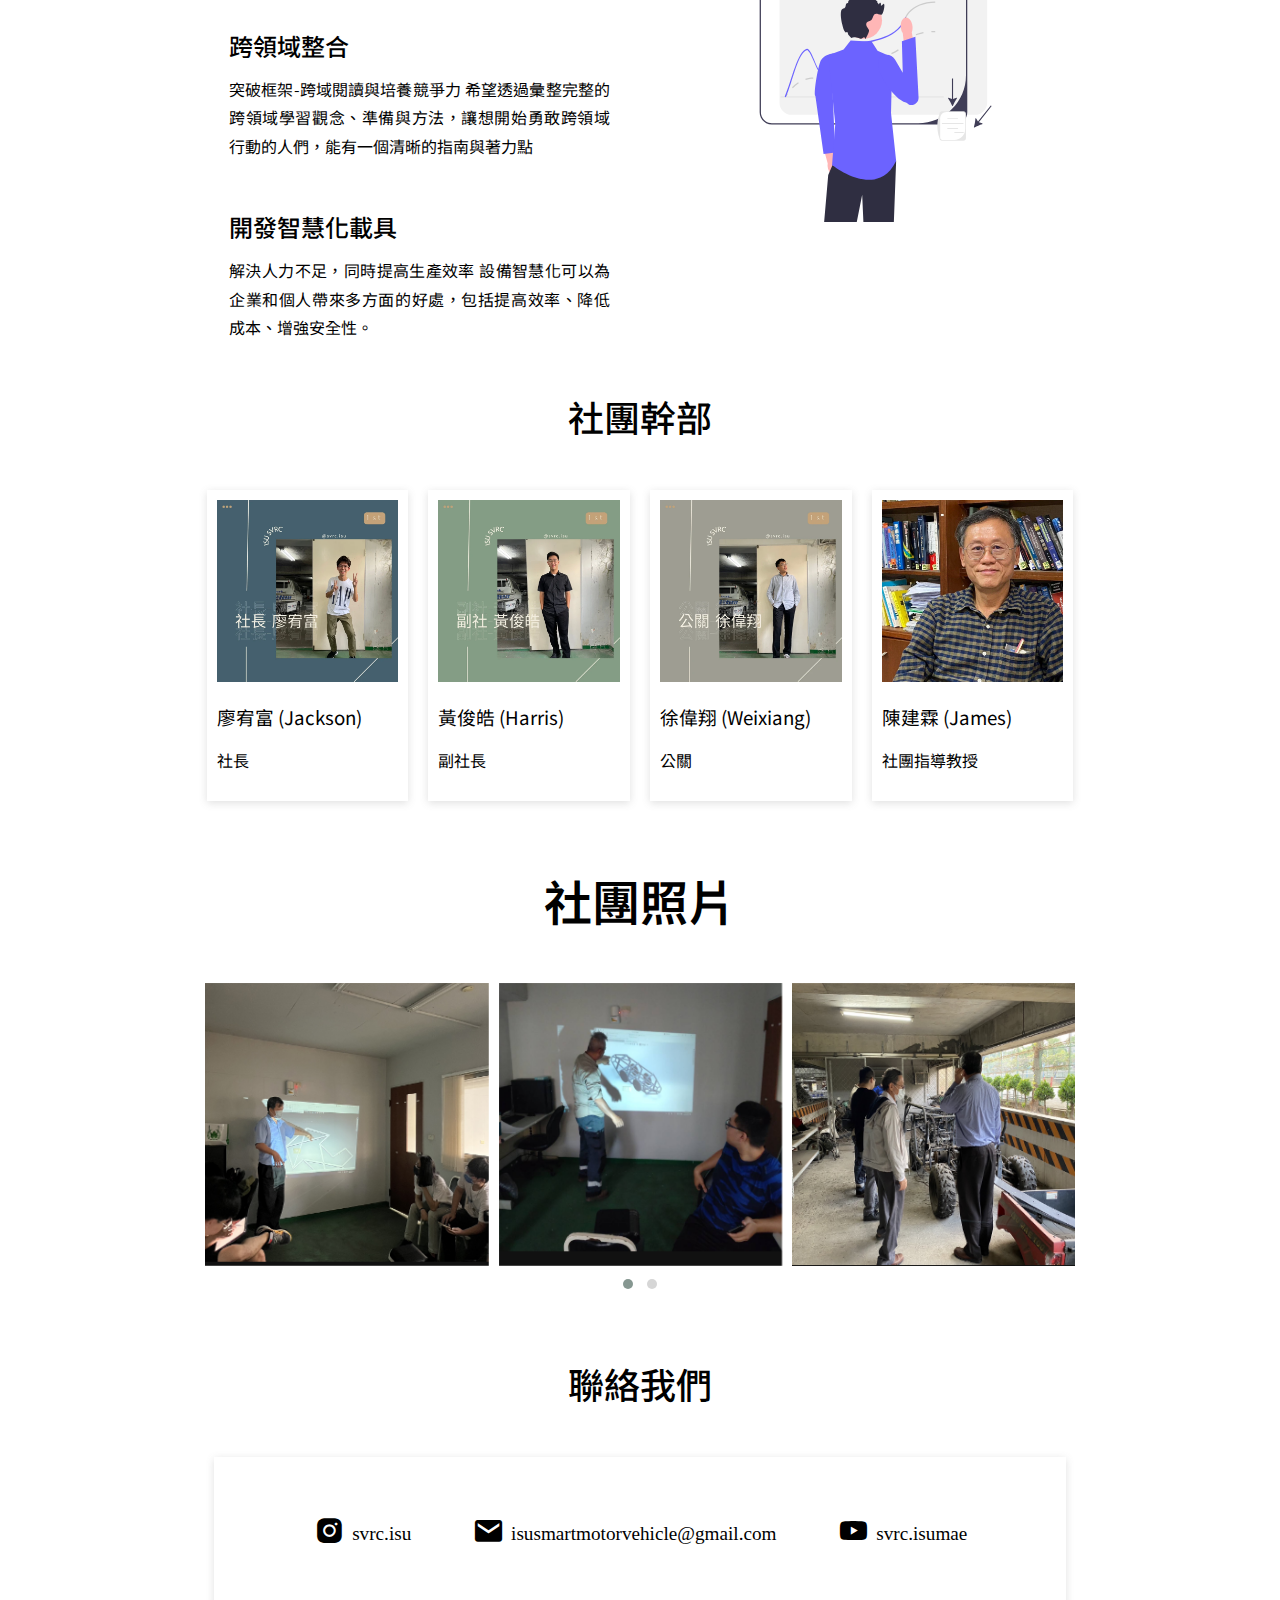
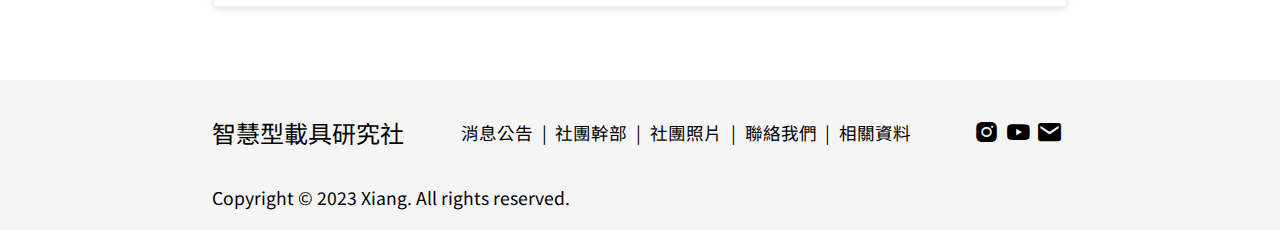
==== commit aaf67abe: "Update index.html" ====
--- a/index.html
+++ b/index.html
@@ -24,7 +24,7 @@
     <input type="checkbox" id="menu-switch">
     <header class="main-header">
         <div class="logo">
-            <a href="#">
+            <a href="index.html">
                 <img src="img/logo.webp">
                 <h1>智慧型載具研究社</h1>
             </a>
@@ -37,7 +37,7 @@
         </label>
 
         <nav class="main-nav">
-            <a class="click" href="#news">消息公告</a>
+            <a class="click" href="news.html">消息公告</a>
             <a class="click" href="#member">社團幹部</a>
             <a class="click" href="#picture">社團照片</a>
             <a class="click" href="#contactus">聯絡我們</a>
@@ -100,6 +100,32 @@
                             <p>NEWS</p>
                         </div>
                         <div class="txt">
+                            <h3>112-1 社團期末會議</h3>
+                            <p>想必社員或對於此領域有興趣之朋友，對於下學期社團社課或娛樂規劃非常感興趣吧，因此藉由社團期末會議讓大家更清楚知道社團未來行程規劃~ <br>會議時間於112年12月28日 (四) 12：20 ~ 13：15</p>
+                        </div>
+                    </div>
+                    <div class="publish">
+                        <div class="introduction">
+                            <img src="img/news.webp" alt="">
+                        </div>
+
+                        <div class="name">
+                            <p>社長 (廖宥富)</p>
+                            <p>2023/12/15</p>
+                        </div>
+                        <div class="grow"></div>
+                    </div>
+                </div>
+                <div class="news">
+
+                    <div class="pic">
+
+                    </div>
+                    <div class="grow">
+                        <div class="title">
+                            <p>NEWS</p>
+                        </div>
+                        <div class="txt">
                             <h3>
                                 社團郵局開戶公告</h3>
                             <p>社團專用帳戶郵局(700)已開戶，於2023/11/21下午申請通過，帳號為00418600056100，戶名為義守大學智慧型載具研究社，目前帳戶餘額新台幣100元整，特此公告。
@@ -145,33 +171,7 @@
                         <div class="grow"></div>
                     </div>
                 </div>
-                <div class="news">
-
-                    <div class="pic">
-
-                    </div>
-                    <div class="grow">
-                        <div class="title">
-                            <p>NEWS</p>
-                        </div>
-                        <div class="txt">
-                            <h3>社團期初會議</h3>
-                            <p>每2023/10/26 中午12：00舉辦社團期初會議，有參加之成員皆提供一個便當，報名<a
-                                    href="https://forms.gle/mMJRaDzkfiFrLJyq7">網址</a></p>
-                        </div>
-                    </div>
-                    <div class="publish">
-                        <div class="introduction">
-                            <img src="img/news.webp" alt="">
-                        </div>
-
-                        <div class="name">
-                            <p>社長 (廖宥富)</p>
-                            <p>2023/10/23</p>
-                        </div>
-                        <div class="grow"></div>
-                    </div>
-                </div>
+                
 
             </div>
         </section>
@@ -396,13 +396,17 @@
             </div>
 
             <div class="footers">
-                <div class="item"><a href="#news">消息公告</a></div>
+                <div class="item"><a href="news.html">消息公告</a></div>
                 <div class="item"><a href="#member">社團幹部</a></div>
                 <div class="item"><a href="#picture">社團照片</a></div>
                 <div class="item"><a href="#contactus">聯絡我們</a></div>
-                <div class="item"><a href="#">相關資料</a></div>
+                <div class="item"><a href="https://drive.google.com/drive/folders/1MbOZ_qh7ARCuX7wetoWzEwzbN3Q5WaAR?usp=sharing">相關資料</a></div>
             </div>
             <div class="copyright">Copyright © 2023 Xiang. All rights reserved.</div>
+            <a href="https://SiteStates.com" title="站長工具" style="display: none;">
+                <img src="https://SiteStates.com/show/image/33572.jpg" border="0" />
+            </a>
+            
         </div>
     </footer>
 
@@ -487,4 +491,4 @@
 
 </body>
 
-</html>+</html>
